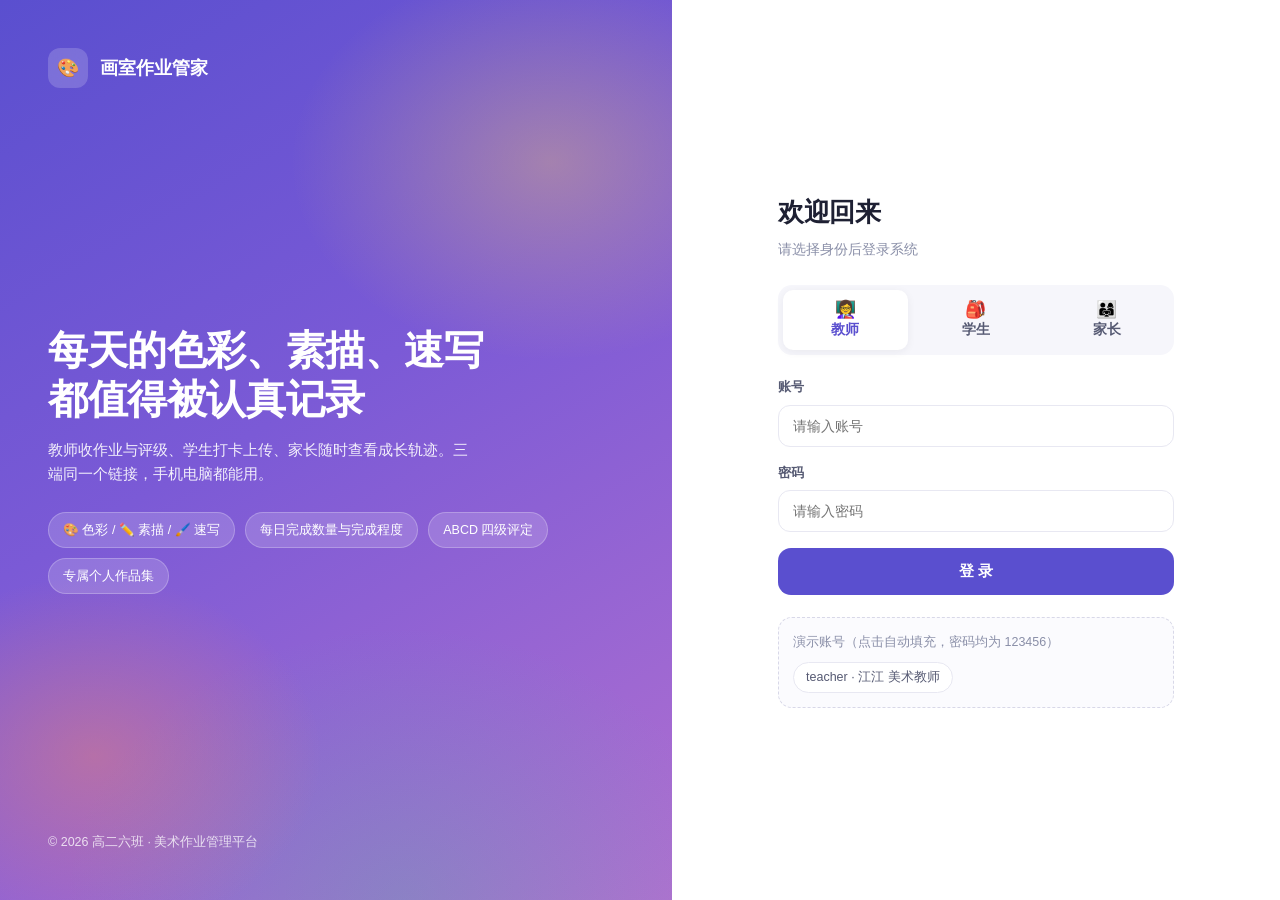
==== index.html @ f8474bc2 "美术作业管理系统：考勤到班顺序/操作者记录/迟到时长统计/成绩走势/清除演示与成绩数据 + 同步防复活修复" ====
<!DOCTYPE html>
<html lang="zh-CN">
<head>
<meta charset="UTF-8">
<meta name="viewport" content="width=device-width, initial-scale=1, viewport-fit=cover, maximum-scale=1">
<meta name="theme-color" content="#5A4FCF">
<meta name="apple-mobile-web-app-capable" content="yes">
<meta name="apple-mobile-web-app-status-bar-style" content="default">
<meta name="description" content="美术班作业管理系统 - 色彩、素描、速写每日作业收集、评级与学生作品集">
<title>画室作业管家 · 美术班作业管理系统</title>
<link rel="icon" href="assets/icon.svg" type="image/svg+xml">
<link rel="apple-touch-icon" href="assets/icon.svg">
<link rel="manifest" href="manifest.json">
<link rel="stylesheet" href="assets/css/style.css">
</head>
<body>
  <div id="app">
    <div class="boot-screen">
      <div class="boot-logo"></div>
      <div>正在加载画室作业管家…</div>
    </div>
  </div>
  <div id="modal-root"></div>
  <div id="lightbox-root"></div>
  <div id="toast-root" class="toast-root"></div>

  <script src="assets/js/db.js"></script>
  <script src="assets/js/store.js"></script>
  <script src="assets/js/ui.js"></script>
  <script src="assets/js/charts.js"></script>
  <script src="assets/js/views.js"></script>
  <script src="assets/js/view-review.js"></script>
  <script src="assets/js/view-students.js"></script>
  <script src="assets/js/view-portfolio.js"></script>
  <script src="assets/js/view-stats.js"></script>
  <script src="assets/js/view-me.js"></script>
  <script src="assets/js/view-tasks.js"></script>
  <script src="assets/js/view-attendance.js"></script>
  <script src="assets/js/view-grades.js"></script>
  <script src="assets/js/cloud.js"></script>
  <script src="assets/js/app.js"></script>
</body>
</html>
---- assets/css/style.css ----
/* ============================================================
   画室作业管家 · 设计系统
   浅色主题 / 移动端 + 桌面端自适应
   ============================================================ */

:root {
  --brand: #5A4FCF;
  --brand-600: #4A3FBD;
  --brand-100: #EDEBFB;
  --brand-50: #F5F4FE;
  --accent: #FF8A5B;
  --accent-50: #FFF1EA;

  --bg: #F6F6FB;
  --surface: #FFFFFF;
  --surface-2: #FBFBFE;
  --border: #E8E8F2;
  --border-strong: #D8D8E8;

  --text: #1E2033;
  --text-2: #565A73;
  --text-3: #8A8FA8;

  --ok: #22C55E;
  --warn: #F59E0B;
  --danger: #EF4444;
  --info: #3B82F6;

  --g-a: #16A34A;
  --g-b: #2563EB;
  --g-c: #F59E0B;
  --g-d: #EF4444;

  --s-color: #EC4899;
  --s-sketch: #64748B;
  --s-quick: #F59E0B;

  --radius: 16px;
  --radius-sm: 10px;
  --radius-lg: 22px;
  --shadow-xs: 0 1px 2px rgba(30, 32, 51, .05);
  --shadow-sm: 0 2px 8px rgba(30, 32, 51, .06);
  --shadow: 0 8px 24px rgba(30, 32, 51, .08);
  --shadow-lg: 0 18px 48px rgba(30, 32, 51, .14);

  --sidebar-w: 244px;
  --topbar-h: 62px;
  --font: "PingFang SC", "HarmonyOS Sans SC", "Microsoft YaHei", "Hiragino Sans GB", -apple-system, BlinkMacSystemFont, "Segoe UI", Roboto, "Helvetica Neue", sans-serif;
}

* { box-sizing: border-box; -webkit-tap-highlight-color: transparent; }

html, body {
  margin: 0; padding: 0;
  min-height: 100%;
}

body {
  font-family: var(--font);
  background: var(--bg);
  color: var(--text);
  font-size: 14px;
  line-height: 1.6;
  -webkit-font-smoothing: antialiased;
  overscroll-behavior-y: none;
}

button, input, select, textarea { font-family: inherit; font-size: inherit; color: inherit; }
a { color: inherit; text-decoration: none; }
img { display: block; max-width: 100%; }
h1,h2,h3,h4 { margin: 0; font-weight: 700; letter-spacing: -.01em; }
p { margin: 0; }
ul { margin: 0; padding: 0; list-style: none; }

::-webkit-scrollbar { width: 8px; height: 8px; }
::-webkit-scrollbar-thumb { background: #D7D7E6; border-radius: 8px; }
::-webkit-scrollbar-track { background: transparent; }

/* ---------- Boot ---------- */
.boot-screen {
  min-height: 100vh; display: flex; flex-direction: column;
  align-items: center; justify-content: center; gap: 16px; color: var(--text-3);
}
.boot-logo {
  width: 54px; height: 54px; border-radius: 16px;
  background: linear-gradient(135deg, var(--brand), #8B7BF0);
  animation: pulse 1.2s ease-in-out infinite;
}
@keyframes pulse { 0%,100%{transform:scale(1);opacity:1} 50%{transform:scale(.88);opacity:.6} }

/* ============================================================
   登录页
   ============================================================ */
.login-page {
  min-height: 100vh; min-height: 100dvh;
  display: grid; grid-template-columns: 1.05fr .95fr;
  background: var(--surface);
}
.login-art {
  position: relative; overflow: hidden; padding: 48px;
  display: flex; flex-direction: column; justify-content: space-between;
  background: linear-gradient(150deg, #5A4FCF 0%, #7B5AD6 45%, #B06FD0 100%);
  color: #fff;
}
.login-art::after {
  content: ""; position: absolute; inset: 0;
  background:
    radial-gradient(420px 320px at 82% 18%, rgba(255,209,102,.34), transparent 62%),
    radial-gradient(380px 300px at 14% 84%, rgba(255,138,91,.36), transparent 60%),
    radial-gradient(520px 420px at 60% 100%, rgba(52,211,153,.22), transparent 65%);
  pointer-events: none;
}
.login-art > * { position: relative; z-index: 1; }
.login-brand { display: flex; align-items: center; gap: 12px; font-weight: 800; font-size: 18px; }
.login-brand .mark {
  width: 40px; height: 40px; border-radius: 12px; background: rgba(255,255,255,.18);
  display: grid; place-items: center; backdrop-filter: blur(6px);
}
.login-hero h1 { font-size: 40px; line-height: 1.22; margin-bottom: 14px; }
.login-hero p { font-size: 15px; opacity: .9; max-width: 420px; }
.login-features { display: flex; flex-wrap: wrap; gap: 10px; margin-top: 26px; }
.login-features span {
  padding: 7px 14px; border-radius: 999px; font-size: 12.5px;
  background: rgba(255,255,255,.16); border: 1px solid rgba(255,255,255,.24);
}
.login-foot { font-size: 12.5px; opacity: .78; }

.login-panel {
  display: flex; align-items: center; justify-content: center; padding: 40px 32px;
}
.login-card { width: 100%; max-width: 396px; }
.login-card h2 { font-size: 26px; margin-bottom: 6px; }
.login-card .sub { color: var(--text-3); margin-bottom: 24px; font-size: 13.5px; }

.role-tabs {
  display: grid; grid-template-columns: repeat(3, 1fr); gap: 6px;
  background: var(--bg); padding: 5px; border-radius: 14px; margin-bottom: 22px;
}
.role-tab {
  border: 0; background: transparent; cursor: pointer; padding: 11px 4px;
  border-radius: 10px; font-weight: 600; color: var(--text-2); font-size: 13.5px;
  display: flex; flex-direction: column; align-items: center; gap: 3px; transition: .18s;
}
.role-tab .rt-ico { font-size: 17px; line-height: 1; }
.role-tab.active { background: var(--surface); color: var(--brand); box-shadow: var(--shadow-sm); }

.field { margin-bottom: 16px; }
.field label { display: block; font-size: 13px; font-weight: 600; color: var(--text-2); margin-bottom: 7px; }
.input, .select, .textarea {
  width: 100%; padding: 12px 14px; border: 1.5px solid var(--border);
  border-radius: 12px; background: var(--surface); transition: .16s; outline: none;
}
.input:focus, .select:focus, .textarea:focus { border-color: var(--brand); box-shadow: 0 0 0 4px var(--brand-50); }
.textarea { resize: vertical; min-height: 84px; line-height: 1.55; }
.select { appearance: none; background-image: url("data:image/svg+xml,%3Csvg xmlns='http://www.w3.org/2000/svg' width='12' height='8' viewBox='0 0 12 8'%3E%3Cpath d='M1 1.5L6 6.5L11 1.5' stroke='%238A8FA8' stroke-width='1.8' fill='none' stroke-linecap='round'/%3E%3C/svg%3E"); background-repeat: no-repeat; background-position: right 14px center; padding-right: 36px; }

.login-error {
  background: #FEF2F2; color: #B91C1C; border: 1px solid #FECACA;
  padding: 10px 12px; border-radius: 10px; font-size: 13px; margin-bottom: 14px;
}
.demo-box {
  margin-top: 22px; padding: 14px; border: 1px dashed var(--border-strong);
  border-radius: 14px; background: var(--surface-2);
}
.demo-box .t { font-size: 12.5px; color: var(--text-3); margin-bottom: 10px; }
.demo-accounts { display: flex; flex-wrap: wrap; gap: 8px; }
.demo-chip {
  border: 1px solid var(--border); background: var(--surface); border-radius: 999px;
  padding: 6px 12px; font-size: 12.5px; cursor: pointer; color: var(--text-2); transition: .16s;
}
.demo-chip:hover { border-color: var(--brand); color: var(--brand); background: var(--brand-50); }

@media (max-width: 900px) {
  .login-page { grid-template-columns: 1fr; }
  .login-art { padding: 34px 22px 30px; gap: 22px; }
  .login-hero h1 { font-size: 27px; }
  .login-hero p { font-size: 13.5px; }
  .login-features { margin-top: 16px; }
  .login-foot { display: none; }
  .login-panel { padding: 26px 20px 44px; align-items: flex-start; }
}

/* ============================================================
   应用外壳
   ============================================================ */
.shell { min-height: 100vh; display: flex; }

.sidebar {
  width: var(--sidebar-w); flex: 0 0 var(--sidebar-w);
  background: var(--surface); border-right: 1px solid var(--border);
  display: flex; flex-direction: column; position: sticky; top: 0; height: 100vh;
}
.side-brand { display: flex; align-items: center; gap: 11px; padding: 18px 18px 14px; }
.side-brand .mark {
  width: 36px; height: 36px; border-radius: 11px; flex: 0 0 36px;
  background: linear-gradient(135deg, var(--brand), #8B7BF0);
  display: grid; place-items: center; color: #fff; font-size: 17px;
}
.side-brand .txt b { display: block; font-size: 14.5px; }
.side-brand .txt span { font-size: 11.5px; color: var(--text-3); }

.side-nav { flex: 1; overflow-y: auto; padding: 6px 12px 12px; }
.side-nav .group-title {
  font-size: 11px; color: var(--text-3); font-weight: 700; letter-spacing: .06em;
  padding: 14px 10px 6px;
}
.nav-item {
  display: flex; align-items: center; gap: 11px; padding: 10px 12px; border-radius: 11px;
  color: var(--text-2); font-weight: 500; cursor: pointer; margin-bottom: 2px; transition: .15s;
}
.nav-item .ni-ico { width: 20px; text-align: center; font-size: 15px; }
.nav-item:hover { background: var(--bg); color: var(--text); }
.nav-item.active { background: var(--brand-50); color: var(--brand); font-weight: 700; }
.nav-item .badge-dot {
  margin-left: auto; background: var(--danger); color: #fff; font-size: 11px;
  min-width: 19px; height: 19px; padding: 0 5px; border-radius: 999px;
  display: grid; place-items: center; font-weight: 700;
}

.side-user {
  border-top: 1px solid var(--border); padding: 12px; display: flex; align-items: center; gap: 10px;
}
.side-user .meta { flex: 1; min-width: 0; }
.side-user .meta b { display: block; font-size: 13.5px; }
.side-user .meta span { font-size: 11.5px; color: var(--text-3); }
.icon-btn {
  border: 1px solid var(--border); background: var(--surface); width: 32px; height: 32px;
  border-radius: 9px; cursor: pointer; display: grid; place-items: center; color: var(--text-2); transition: .15s;
}
.icon-btn:hover { border-color: var(--brand); color: var(--brand); }

.main { flex: 1; min-width: 0; display: flex; flex-direction: column; }
.topbar {
  height: var(--topbar-h); background: rgba(255,255,255,.86); backdrop-filter: blur(12px);
  border-bottom: 1px solid var(--border); display: flex; align-items: center; gap: 12px;
  padding: 0 22px; position: sticky; top: 0; z-index: 30;
}
.topbar h1 { font-size: 17px; }
.topbar .tb-sub { font-size: 12px; color: var(--text-3); }
.topbar .spacer { flex: 1; }
.content { padding: 22px; max-width: 1360px; width: 100%; margin: 0 auto; }

.avatar {
  width: 36px; height: 36px; border-radius: 50%; flex: 0 0 auto;
  display: grid; place-items: center; color: #fff; font-weight: 700; font-size: 13.5px;
  background: var(--brand); overflow: hidden;
}
.avatar.sm { width: 30px; height: 30px; font-size: 12px; }
.avatar.lg { width: 52px; height: 52px; font-size: 18px; }

.mobile-nav { display: none; }

@media (max-width: 900px) {
  .sidebar { display: none; }
  .content { padding: 14px 14px calc(80px + env(safe-area-inset-bottom)); }
  .topbar { padding: 0 14px; height: 56px; }
  .topbar h1 { font-size: 16px; }
  .mobile-nav {
    display: grid; position: fixed; left: 0; right: 0; bottom: 0; z-index: 40;
    background: rgba(255,255,255,.94); backdrop-filter: blur(14px);
    border-top: 1px solid var(--border); padding: 6px 4px calc(6px + env(safe-area-inset-bottom));
  }
  .mnav-item {
    display: flex; flex-direction: column; align-items: center; gap: 2px;
    padding: 5px 2px; border-radius: 10px; color: var(--text-3); font-size: 10.5px; font-weight: 600;
    cursor: pointer; position: relative;
  }
  .mnav-item .mi-ico { font-size: 18px; line-height: 1.1; }
  .mnav-item.active { color: var(--brand); }
  .mnav-item .badge-dot {
    position: absolute; top: 1px; right: calc(50% - 20px); background: var(--danger); color: #fff;
    font-size: 10px; min-width: 16px; height: 16px; border-radius: 999px; display: grid; place-items: center; padding: 0 4px;
  }
}

/* ============================================================
   通用组件
   ============================================================ */
.card {
  background: var(--surface); border: 1px solid var(--border); border-radius: var(--radius);
  box-shadow: var(--shadow-xs);
}
.card-pad { padding: 18px; }
.card-head {
  display: flex; align-items: center; gap: 10px; padding: 15px 18px;
  border-bottom: 1px solid var(--border);
}
.card-head h3 { font-size: 15px; }
.card-head .spacer { flex: 1; }
.card-head .hint { font-size: 12px; color: var(--text-3); }

.grid { display: grid; gap: 14px; }
.g-2 { grid-template-columns: repeat(2, 1fr); }
.g-3 { grid-template-columns: repeat(3, 1fr); }
.g-4 { grid-template-columns: repeat(4, 1fr); }
.g-2-1 { grid-template-columns: 1.6fr 1fr; }
@media (max-width: 1100px) { .g-4 { grid-template-columns: repeat(2, 1fr); } .g-2-1 { grid-template-columns: 1fr; } }
@media (max-width: 760px) { .g-3, .g-2 { grid-template-columns: 1fr; } }
@media (max-width: 520px) { .g-4 { grid-template-columns: repeat(2, 1fr); } }

.section-gap { margin-top: 16px; }
.row { display: flex; align-items: center; gap: 10px; }
.row.wrap { flex-wrap: wrap; }
.spacer { flex: 1; }
.muted { color: var(--text-3); }
.small { font-size: 12.5px; }
.center { text-align: center; }

/* 按钮 */
.btn {
  display: inline-flex; align-items: center; justify-content: center; gap: 7px;
  padding: 10px 16px; border-radius: 11px; border: 1.5px solid transparent;
  background: var(--brand); color: #fff; font-weight: 600; cursor: pointer;
  transition: .16s; white-space: nowrap;
}
.btn:hover { background: var(--brand-600); }
.btn:active { transform: scale(.98); }
.btn.block { width: 100%; }
.btn.lg { padding: 13px 20px; font-size: 15px; border-radius: 13px; }
.btn.sm { padding: 7px 12px; font-size: 12.5px; border-radius: 9px; }
.btn.ghost { background: var(--surface); border-color: var(--border); color: var(--text-2); }
.btn.ghost:hover { border-color: var(--brand); color: var(--brand); background: var(--brand-50); }
.btn.soft { background: var(--brand-50); color: var(--brand); }
.btn.soft:hover { background: var(--brand-100); }
.btn.danger { background: var(--danger); }
.btn.danger:hover { background: #DC2626; }
.btn.warn { background: var(--warn); }
.btn:disabled { opacity: .5; cursor: not-allowed; }

/* 徽标 */
.badge {
  display: inline-flex; align-items: center; gap: 5px; padding: 3px 10px;
  border-radius: 999px; font-size: 12px; font-weight: 700; background: var(--bg); color: var(--text-2);
}
.badge.sub-color { background: #FDF2F8; color: var(--s-color); }
.badge.sub-sketch { background: #F1F5F9; color: var(--s-sketch); }
.badge.sub-quick { background: #FFFBEB; color: #B45309; }
.badge.ok { background: #ECFDF5; color: var(--ok); }
.badge.warn { background: #FFFBEB; color: #B45309; }
.badge.info { background: #EFF6FF; color: var(--info); }
.badge.danger { background: #FEF2F2; color: var(--danger); }

.grade {
  width: 26px; height: 26px; border-radius: 8px; display: inline-grid; place-items: center;
  font-weight: 800; font-size: 13px; color: #fff; flex: 0 0 auto;
}
.grade.A { background: var(--g-a); }
.grade.B { background: var(--g-b); }
.grade.C { background: var(--g-c); }
.grade.D { background: var(--g-d); }
.grade.none { background: var(--bg); color: var(--text-3); border: 1px dashed var(--border-strong); }

/* 统计卡 */
.stat {
  background: var(--surface); border: 1px solid var(--border); border-radius: var(--radius);
  padding: 16px; position: relative; overflow: hidden; box-shadow: var(--shadow-xs);
}
.stat .st-ico {
  width: 38px; height: 38px; border-radius: 11px; display: grid; place-items: center;
  font-size: 18px; margin-bottom: 12px;
}
.stat .st-val { font-size: 26px; font-weight: 800; letter-spacing: -.02em; line-height: 1.1; }
.stat .st-val small { font-size: 14px; font-weight: 600; color: var(--text-3); }
.stat .st-label { font-size: 12.5px; color: var(--text-3); margin-top: 3px; }
.stat .st-trend { font-size: 12px; margin-top: 8px; font-weight: 600; }

/* 进度条 */
.pbar { height: 7px; border-radius: 999px; background: var(--bg); overflow: hidden; }
.pbar > i { display: block; height: 100%; border-radius: 999px; background: var(--brand); transition: width .4s; }
.pct-wrap { display: flex; align-items: center; gap: 8px; min-width: 90px; }
.pct-wrap .pct-num { font-size: 12.5px; font-weight: 800; min-width: 34px; }
.pct-wrap .pbar { flex: 1; }

/* 列表项 */
.list-item {
  display: flex; align-items: center; gap: 12px; padding: 13px 18px; border-bottom: 1px solid var(--border);
}
.list-item:last-child { border-bottom: 0; }
.list-item .li-main { flex: 1; min-width: 0; }
.list-item .li-main b { font-size: 13.5px; display: block; }
.list-item .li-main span { font-size: 12px; color: var(--text-3); }

/* 空状态 */
.empty { padding: 46px 20px; text-align: center; color: var(--text-3); }
.empty .e-ico { font-size: 38px; margin-bottom: 10px; opacity: .55; }
.empty b { display: block; color: var(--text-2); margin-bottom: 5px; font-size: 14px; }

/* 筛选栏 */
.filters {
  display: flex; flex-wrap: wrap; gap: 9px; align-items: center; margin-bottom: 14px;
}
.chip {
  padding: 7px 14px; border-radius: 999px; border: 1.5px solid var(--border);
  background: var(--surface); font-size: 13px; font-weight: 600; color: var(--text-2);
  cursor: pointer; transition: .15s; white-space: nowrap;
}
.chip:hover { border-color: var(--brand-100); }
.chip.active { background: var(--brand); border-color: var(--brand); color: #fff; }
.chip-scroll { display: flex; gap: 9px; overflow-x: auto; padding-bottom: 2px; scrollbar-width: none; }
.chip-scroll::-webkit-scrollbar { display: none; }

/* 表格 */
.table-wrap { overflow-x: auto; }
table.tbl { width: 100%; border-collapse: collapse; min-width: 640px; }
table.tbl th {
  text-align: left; font-size: 12px; color: var(--text-3); font-weight: 700;
  padding: 11px 14px; background: var(--surface-2); border-bottom: 1px solid var(--border); white-space: nowrap;
}
table.tbl td { padding: 12px 14px; border-bottom: 1px solid var(--border); font-size: 13.5px; vertical-align: middle; }
table.tbl tr:last-child td { border-bottom: 0; }
table.tbl tr:hover td { background: var(--surface-2); }

/* 作业记录卡 */
.rec-card {
  background: var(--surface); border: 1px solid var(--border); border-radius: var(--radius);
  padding: 15px; box-shadow: var(--shadow-xs);
}
.rec-head { display: flex; align-items: center; gap: 10px; margin-bottom: 11px; }
.rec-head .rh-name { font-weight: 700; font-size: 14px; }
.rec-head .rh-meta { font-size: 11.5px; color: var(--text-3); }
.rec-metrics { display: flex; gap: 16px; flex-wrap: wrap; margin: 10px 0; }
.metric { min-width: 74px; }
.metric .m-label { font-size: 11.5px; color: var(--text-3); }
.metric .m-val { font-weight: 700; font-size: 15px; }

.thumbs { display: flex; gap: 8px; flex-wrap: wrap; margin: 11px 0; }
.thumb {
  width: 76px; height: 76px; border-radius: 11px; overflow: hidden; border: 1px solid var(--border);
  cursor: pointer; background: var(--bg); position: relative;
}
.thumb img { width: 100%; height: 100%; object-fit: cover; }
.thumb .rm {
  position: absolute; top: 3px; right: 3px; width: 20px; height: 20px; border-radius: 50%;
  background: rgba(0,0,0,.55); color: #fff; display: grid; place-items: center; font-size: 13px; border: 0; cursor: pointer;
}

.grade-picker { display: flex; gap: 7px; }
.gp-btn {
  width: 38px; height: 34px; border-radius: 10px; border: 1.5px solid var(--border);
  background: var(--surface); font-weight: 800; cursor: pointer; color: var(--text-2); transition: .15s;
}
.gp-btn:hover { border-color: var(--text-3); }
.gp-btn.on.A { background: var(--g-a); border-color: var(--g-a); color: #fff; }
.gp-btn.on.B { background: var(--g-b); border-color: var(--g-b); color: #fff; }
.gp-btn.on.C { background: var(--g-c); border-color: var(--g-c); color: #fff; }
.gp-btn.on.D { background: var(--g-d); border-color: var(--g-d); color: #fff; }

.comment-line {
  background: var(--brand-50); border-radius: 11px; padding: 10px 12px; font-size: 13px;
  color: var(--text-2); margin-top: 10px; border-left: 3px solid var(--brand);
}

/* 交作业 - 科目选择 */
.subject-pick { display: grid; grid-template-columns: repeat(3, 1fr); gap: 10px; }
.sp-item {
  border: 1.5px solid var(--border); border-radius: 14px; padding: 14px 10px; text-align: center;
  cursor: pointer; transition: .16s; background: var(--surface);
}
.sp-item .sp-ico { font-size: 22px; margin-bottom: 5px; }
.sp-item b { font-size: 13.5px; display: block; }
.sp-item span { font-size: 11px; color: var(--text-3); }
.sp-item.on { border-color: var(--brand); background: var(--brand-50); box-shadow: 0 0 0 3px var(--brand-50); }
.sp-item.done { position: relative; }
.sp-item.done::after {
  content: "✓"; position: absolute; top: 7px; right: 9px; color: var(--ok); font-weight: 800; font-size: 13px;
}

.stepper { display: inline-flex; align-items: center; border: 1.5px solid var(--border); border-radius: 12px; overflow: hidden; }
.stepper button { width: 40px; height: 42px; border: 0; background: var(--surface); font-size: 19px; cursor: pointer; color: var(--text-2); }
.stepper button:hover { background: var(--bg); color: var(--brand); }
.stepper input { width: 58px; height: 42px; border: 0; text-align: center; font-weight: 700; font-size: 16px; outline: none; }

input[type=range] { -webkit-appearance: none; width: 100%; height: 6px; border-radius: 999px; background: var(--border); outline: none; }
input[type=range]::-webkit-slider-thumb {
  -webkit-appearance: none; width: 22px; height: 22px; border-radius: 50%;
  background: var(--brand); border: 3px solid #fff; box-shadow: var(--shadow-sm); cursor: pointer;
}
input[type=range]::-moz-range-thumb {
  width: 18px; height: 18px; border-radius: 50%; background: var(--brand); border: 3px solid #fff; cursor: pointer;
}

.uploader {
  border: 1.6px dashed var(--border-strong); border-radius: 14px; padding: 20px; text-align: center;
  cursor: pointer; transition: .16s; background: var(--surface-2);
}
.uploader:hover { border-color: var(--brand); background: var(--brand-50); }
.uploader .u-ico { font-size: 26px; margin-bottom: 6px; }
.uploader b { display: block; font-size: 13.5px; }
.uploader span { font-size: 11.5px; color: var(--text-3); }

/* 作品集 */
.gallery { display: grid; grid-template-columns: repeat(auto-fill, minmax(190px, 1fr)); gap: 14px; }
@media (max-width: 640px) { .gallery { grid-template-columns: repeat(2, 1fr); gap: 10px; } }
.art-card {
  background: var(--surface); border: 1px solid var(--border); border-radius: 14px;
  overflow: hidden; cursor: pointer; transition: .18s; box-shadow: var(--shadow-xs);
}
.art-card:hover { transform: translateY(-3px); box-shadow: var(--shadow); }
.art-card .ac-img { aspect-ratio: 4/3; background: var(--bg); overflow: hidden; }
.art-card .ac-img img { width: 100%; height: 100%; object-fit: cover; }
.art-card .ac-body { padding: 10px 12px; }
.art-card .ac-row { display: flex; align-items: center; gap: 6px; }
.art-card .ac-date { font-size: 11.5px; color: var(--text-3); margin-top: 3px; }

/* 灯箱 */
.lightbox {
  position: fixed; inset: 0; z-index: 100; background: rgba(16,16,28,.92);
  display: flex; flex-direction: column; align-items: center; justify-content: center; padding: 20px;
}
.lightbox img { max-width: 92vw; max-height: 74vh; object-fit: contain; border-radius: 10px; }
.lb-info { color: #fff; margin-top: 16px; text-align: center; max-width: 620px; }
.lb-info .lb-title { font-weight: 700; font-size: 15px; margin-bottom: 5px; }
.lb-info .lb-sub { font-size: 12.5px; opacity: .72; }
.lb-close, .lb-prev, .lb-next {
  position: absolute; background: rgba(255,255,255,.14); border: 0; color: #fff;
  width: 42px; height: 42px; border-radius: 50%; cursor: pointer; font-size: 19px; display: grid; place-items: center;
}
.lb-close { top: 18px; right: 18px; }
.lb-prev { left: 16px; top: 50%; transform: translateY(-50%); }
.lb-next { right: 16px; top: 50%; transform: translateY(-50%); }

/* 弹窗 */
.modal-mask {
  position: fixed; inset: 0; z-index: 90; background: rgba(20,22,38,.45);
  display: flex; align-items: center; justify-content: center; padding: 18px; backdrop-filter: blur(2px);
}
.modal {
  background: var(--surface); border-radius: 20px; width: 100%; max-width: 480px;
  max-height: 88vh; overflow: auto; box-shadow: var(--shadow-lg);
}
.modal-head { padding: 18px 20px 6px; display: flex; align-items: center; }
.modal-head h3 { font-size: 17px; flex: 1; }
.modal-body { padding: 14px 20px 4px; }
.modal-foot { padding: 14px 20px 20px; display: flex; gap: 10px; }
.modal-foot .btn { flex: 1; }
@media (max-width: 560px) {
  .modal-mask { align-items: flex-end; padding: 0; }
  .modal { max-width: 100%; border-radius: 20px 20px 0 0; max-height: 92vh; padding-bottom: env(safe-area-inset-bottom); }
}

/* Toast */
.toast-root { position: fixed; left: 50%; transform: translateX(-50%); top: 18px; z-index: 200; display: flex; flex-direction: column; gap: 8px; }
.toast {
  background: #23253A; color: #fff; padding: 10px 18px; border-radius: 999px; font-size: 13.5px;
  box-shadow: var(--shadow-lg); animation: toastIn .24s ease; display: flex; align-items: center; gap: 7px; font-weight: 500;
}
.toast.ok { background: #17803D; }
.toast.err { background: #B91C1C; }
@keyframes toastIn { from { opacity: 0; transform: translateY(-12px); } to { opacity: 1; transform: none; } }

/* 图表 */
.chart-legend { display: flex; flex-wrap: wrap; gap: 14px; margin-top: 12px; font-size: 12.5px; color: var(--text-2); }
.chart-legend i { width: 10px; height: 10px; border-radius: 3px; display: inline-block; margin-right: 6px; }
.donut-wrap { display: flex; align-items: center; gap: 20px; flex-wrap: wrap; justify-content: center; }
.donut-legend { display: flex; flex-direction: column; gap: 9px; }
.donut-legend .dl { display: flex; align-items: center; gap: 8px; font-size: 13px; }
.donut-legend .dl i { width: 10px; height: 10px; border-radius: 3px; }
.donut-legend .dl b { margin-left: auto; }

/* 今日打卡 */
.checkin { display: grid; grid-template-columns: repeat(3, 1fr); gap: 12px; }
.ci-item {
  border-radius: 14px; padding: 14px; border: 1.5px solid var(--border); text-align: center;
  background: var(--surface); cursor: pointer; transition: .16s;
}
.ci-item:hover { border-color: var(--brand); }
.ci-item .ci-ico { font-size: 24px; margin-bottom: 6px; }
.ci-item b { display: block; font-size: 14px; }
.ci-item .ci-state { font-size: 12px; margin-top: 5px; font-weight: 700; }
.ci-item.done { background: #F0FDF4; border-color: #BBF7D0; }
.ci-item.done .ci-state { color: var(--ok); }
.ci-item.todo .ci-state { color: var(--text-3); }

.streak-banner {
  background: linear-gradient(120deg, #5A4FCF, #8B6FE0 60%, #C77BD6);
  color: #fff; border-radius: var(--radius); padding: 18px 20px;
  display: flex; align-items: center; gap: 16px; flex-wrap: wrap;
}
.streak-banner .sb-num { font-size: 34px; font-weight: 800; line-height: 1; }
.streak-banner .sb-txt { font-size: 13px; opacity: .92; }

/* ---------- 时段 segmented control ---------- */
.seg { display: inline-flex; background: var(--bg); border: 1px solid var(--border); border-radius: 10px; padding: 3px; gap: 3px; }
.seg-item { padding: 7px 14px; border-radius: 8px; font-size: 13px; font-weight: 600; color: var(--text-2); cursor: pointer; user-select: none; transition: .15s; }
.seg-item:hover { color: var(--text); }
.seg-item.on { background: var(--surface); color: var(--brand); box-shadow: var(--shadow-xs); }

/* ---------- 作业时段展示（白天 / 晚上） ---------- */
.shift-block { margin-bottom: 14px; }
.shift-block:last-child { margin-bottom: 0; }
.shift-head { font-size: 13px; font-weight: 700; color: var(--text-2); margin-bottom: 8px; display: flex; align-items: center; gap: 6px; }
.shift-block.night .shift-head { color: #6D28D9; }
.badge.shift-day { background: #EFF6FF; color: #2563EB; }
.badge.shift-night { background: #F5F3FF; color: #7C3AED; }

/* ---------- 考勤 ---------- */
.att-row { display: flex; align-items: center; gap: 12px; padding: 10px 0; border-bottom: 1px solid var(--border); }
.att-row:last-child { border-bottom: none; }
.att-actions { margin-left: auto; display: flex; gap: 6px; }
.att-btn { border: 1px solid var(--border); background: var(--surface); color: var(--text-2); padding: 6px 12px; border-radius: 8px; font-size: 13px; font-weight: 600; cursor: pointer; transition: .15s; }
.att-btn:hover { border-color: var(--border-strong); }
.att-btn.ok.on { background: #ECFDF5; color: var(--ok); border-color: #BBF7D0; }
.att-btn.warn.on { background: #FFFBEB; color: #B45309; border-color: #FDE68A; }
.att-btn.danger.on { background: #FEF2F2; color: var(--danger); border-color: #FECACA; }

/* ---------- Tabs ---------- */
.tabs { display: inline-flex; background: var(--bg); border: 1px solid var(--border); border-radius: 12px; padding: 4px; gap: 4px; margin-bottom: 16px; flex-wrap: wrap; }
.tab { padding: 8px 18px; border-radius: 9px; font-size: 14px; font-weight: 700; color: var(--text-2); cursor: pointer; transition: .15s; }
.tab:hover { color: var(--text); }
.tab.on { background: var(--surface); color: var(--brand); box-shadow: var(--shadow-xs); }

/* ---------- 数据表辅助 ---------- */
.tbl-avg td { background: var(--brand-50); font-weight: 700; }
.cs-input { width: 64px; padding: 6px 8px; text-align: center; }
.input.sm, .select.sm { padding: 6px 10px; font-size: 13px; }
.muted { color: var(--text-3); }

/* ---------- 移动端导航：横向滚动，显示全部项目 ---------- */
.mobile-nav { display: none; }
@media (max-width: 900px) {
  .mobile-nav {
    display: flex; overflow-x: auto; -webkit-overflow-scrolling: touch; gap: 4px;
    position: fixed; left: 0; right: 0; bottom: 0; z-index: 50;
    background: var(--surface); border-top: 1px solid var(--border); padding: 6px 8px; box-shadow: 0 -4px 16px rgba(30,32,51,.06);
  }
  .mobile-nav .mnav-item {
    flex: 0 0 auto; min-width: 60px; display: flex; flex-direction: column; align-items: center; gap: 2px;
    padding: 6px 4px; border-radius: 10px; font-size: 11px; color: var(--text-2); cursor: pointer; position: relative;
  }
  .mobile-nav .mnav-item.active { color: var(--brand); background: var(--brand-50); }
  .mobile-nav .mi-ico { font-size: 20px; }
  .mobile-nav .badge-dot {
    position: absolute; top: 2px; right: 12px; background: var(--danger); color: #fff; font-size: 10px; font-weight: 700;
    min-width: 16px; height: 16px; border-radius: 999px; display: grid; place-items: center; padding: 0 4px;
  }
  .main { padding-bottom: 84px; }
}

.chk-row { display: flex; flex-wrap: wrap; gap: 10px 16px; }
.chk { display: inline-flex; align-items: center; gap: 6px; font-size: 13px; color: var(--text-2); cursor: pointer; }
.chk input { width: 16px; height: 16px; accent-color: var(--brand); cursor: pointer; }

.hidden { display: none !important; }

/* 布置作业：各科目张数 chips */
.sub-chip {
  display: inline-flex; align-items: center; gap: 4px;
  background: var(--bg); border: 1.5px solid var(--border); border-radius: 999px;
  padding: 4px 10px; font-size: 12.5px; color: var(--text-2);
}
.sub-chip b { color: var(--brand); font-weight: 800; }
.sub-chip .chip-done { font-size: 11px; color: var(--text-3); margin-left: 2px; }
.sub-chip.done { background: #F0FDF4; border-color: #BBF7D0; }
.sub-chip.done b { color: var(--ok); }
.sub-chip.done .chip-done { color: var(--ok); }
.sub-chip2 {
  display: inline-flex; align-items: center; gap: 4px;
  background: var(--bg); border: 1.5px solid var(--border); border-radius: 999px;
  padding: 3px 9px; font-size: 12.5px; color: var(--text-2);
}
.sub-chip2 b { color: var(--brand); font-weight: 800; }

/* 布置弹窗内张数步进 */
.tk-counts { margin-top: 4px; }
.tk-cnt-row .stepper input { width: 64px; }

/* 交作业页：老师布置张数提示 */
.assign-hint {
  background: var(--brand-50); border: 1px solid #E3E0FB; border-radius: 12px;
  padding: 10px 12px; font-size: 13px; color: var(--text-2); margin-bottom: 14px;
}
.assign-hint b { color: var(--brand); }
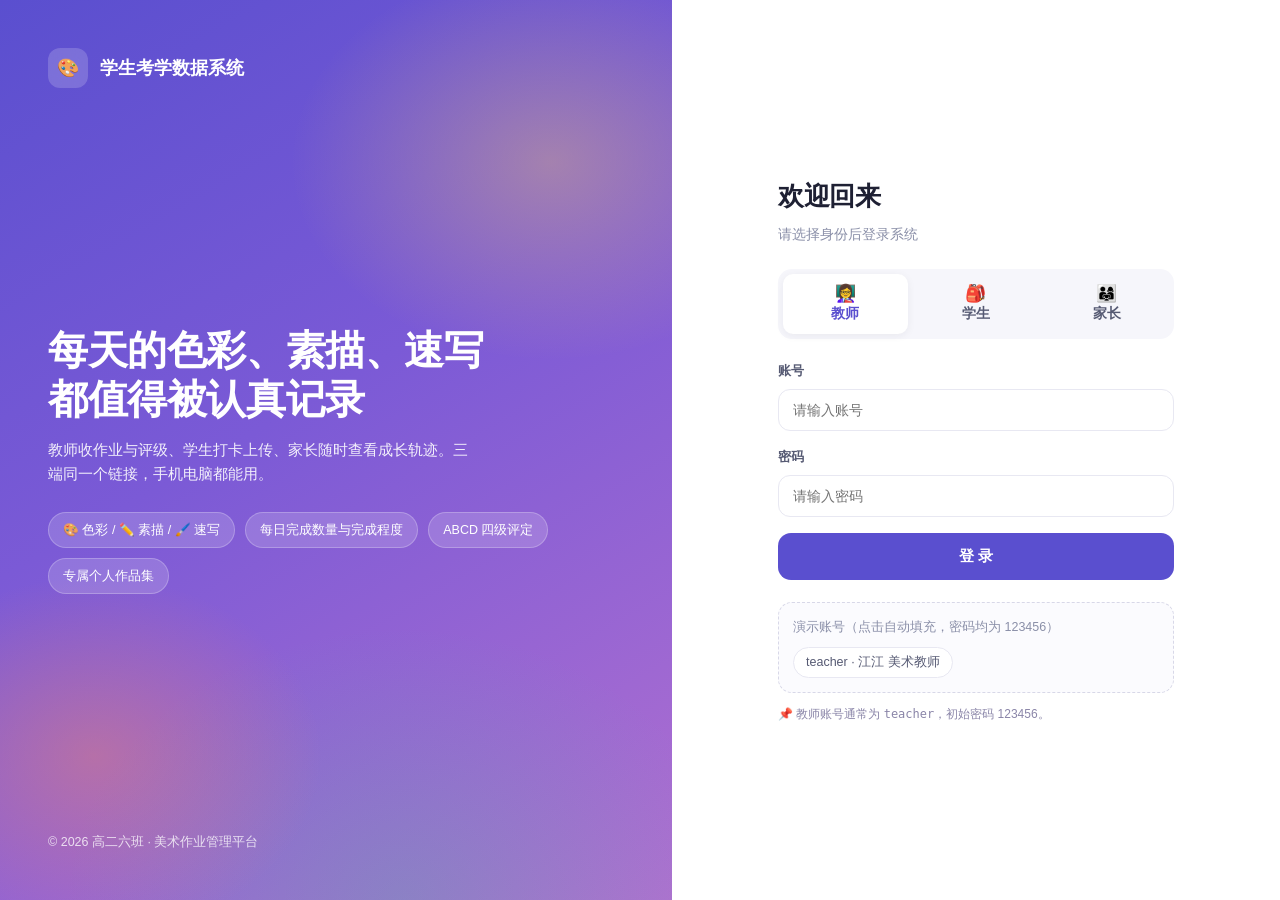
==== commit 3f03f221: "rename: 站点显示名 画室作业管家 → 学生考学数据系统（含标题/登录页/侧栏/账号清单/manifest/副标题）" ====
--- a/index.html
+++ b/index.html
@@ -6,8 +6,8 @@
 <meta name="theme-color" content="#5A4FCF">
 <meta name="apple-mobile-web-app-capable" content="yes">
 <meta name="apple-mobile-web-app-status-bar-style" content="default">
-<meta name="description" content="美术班作业管理系统 - 色彩、素描、速写每日作业收集、评级与学生作品集">
-<title>画室作业管家 · 美术班作业管理系统</title>
+<meta name="description" content="美术考学数据系统 - 色彩、素描、速写每日作业收集、评级与学生作品集">
+<title>学生考学数据系统 · 美术考学数据管理</title>
 <link rel="icon" href="assets/icon.svg" type="image/svg+xml">
 <link rel="apple-touch-icon" href="assets/icon.svg">
 <link rel="manifest" href="manifest.json">
@@ -17,7 +17,7 @@
   <div id="app">
     <div class="boot-screen">
       <div class="boot-logo"></div>
-      <div>正在加载画室作业管家…</div>
+      <div>正在加载学生考学数据系统…</div>
     </div>
   </div>
   <div id="modal-root"></div>
--- a/assets/css/style.css
+++ b/assets/css/style.css
@@ -1,5 +1,5 @@
 /* ============================================================
-   画室作业管家 · 设计系统
+   学生考学数据系统 · 设计系统
    浅色主题 / 移动端 + 桌面端自适应
    ============================================================ */
 
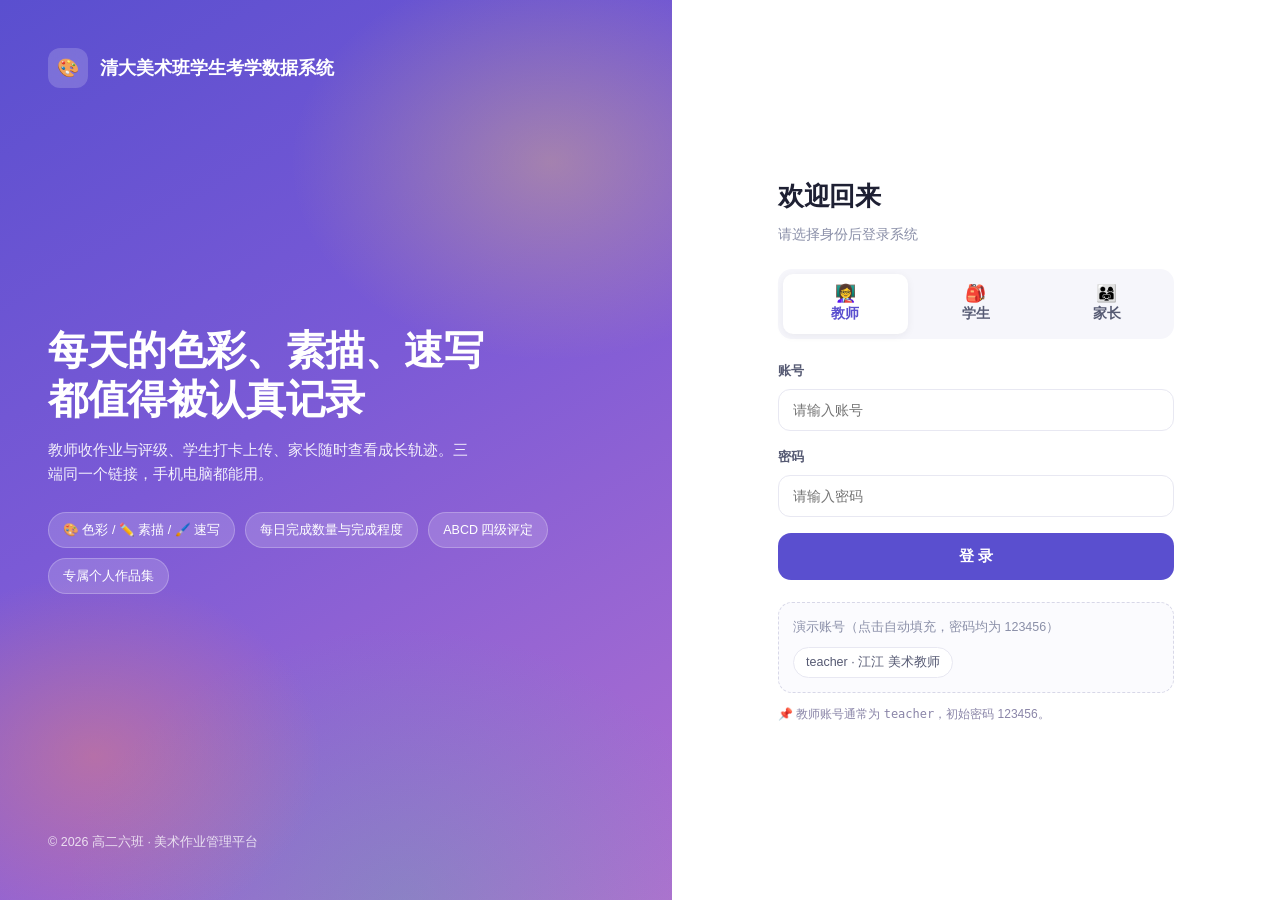
==== commit 4c549dae: "rename: 显示名 → 清大美术班学生考学数据系统（副标题保留）" ====
--- a/index.html
+++ b/index.html
@@ -7,7 +7,7 @@
 <meta name="apple-mobile-web-app-capable" content="yes">
 <meta name="apple-mobile-web-app-status-bar-style" content="default">
 <meta name="description" content="美术考学数据系统 - 色彩、素描、速写每日作业收集、评级与学生作品集">
-<title>学生考学数据系统 · 美术考学数据管理</title>
+<title>清大美术班学生考学数据系统 · 美术考学数据管理</title>
 <link rel="icon" href="assets/icon.svg" type="image/svg+xml">
 <link rel="apple-touch-icon" href="assets/icon.svg">
 <link rel="manifest" href="manifest.json">
@@ -17,7 +17,7 @@
   <div id="app">
     <div class="boot-screen">
       <div class="boot-logo"></div>
-      <div>正在加载学生考学数据系统…</div>
+      <div>正在加载清大美术班学生考学数据系统…</div>
     </div>
   </div>
   <div id="modal-root"></div>
--- a/assets/css/style.css
+++ b/assets/css/style.css
@@ -1,5 +1,5 @@
 /* ============================================================
-   学生考学数据系统 · 设计系统
+   清大美术班学生考学数据系统 · 设计系统
    浅色主题 / 移动端 + 桌面端自适应
    ============================================================ */
 
